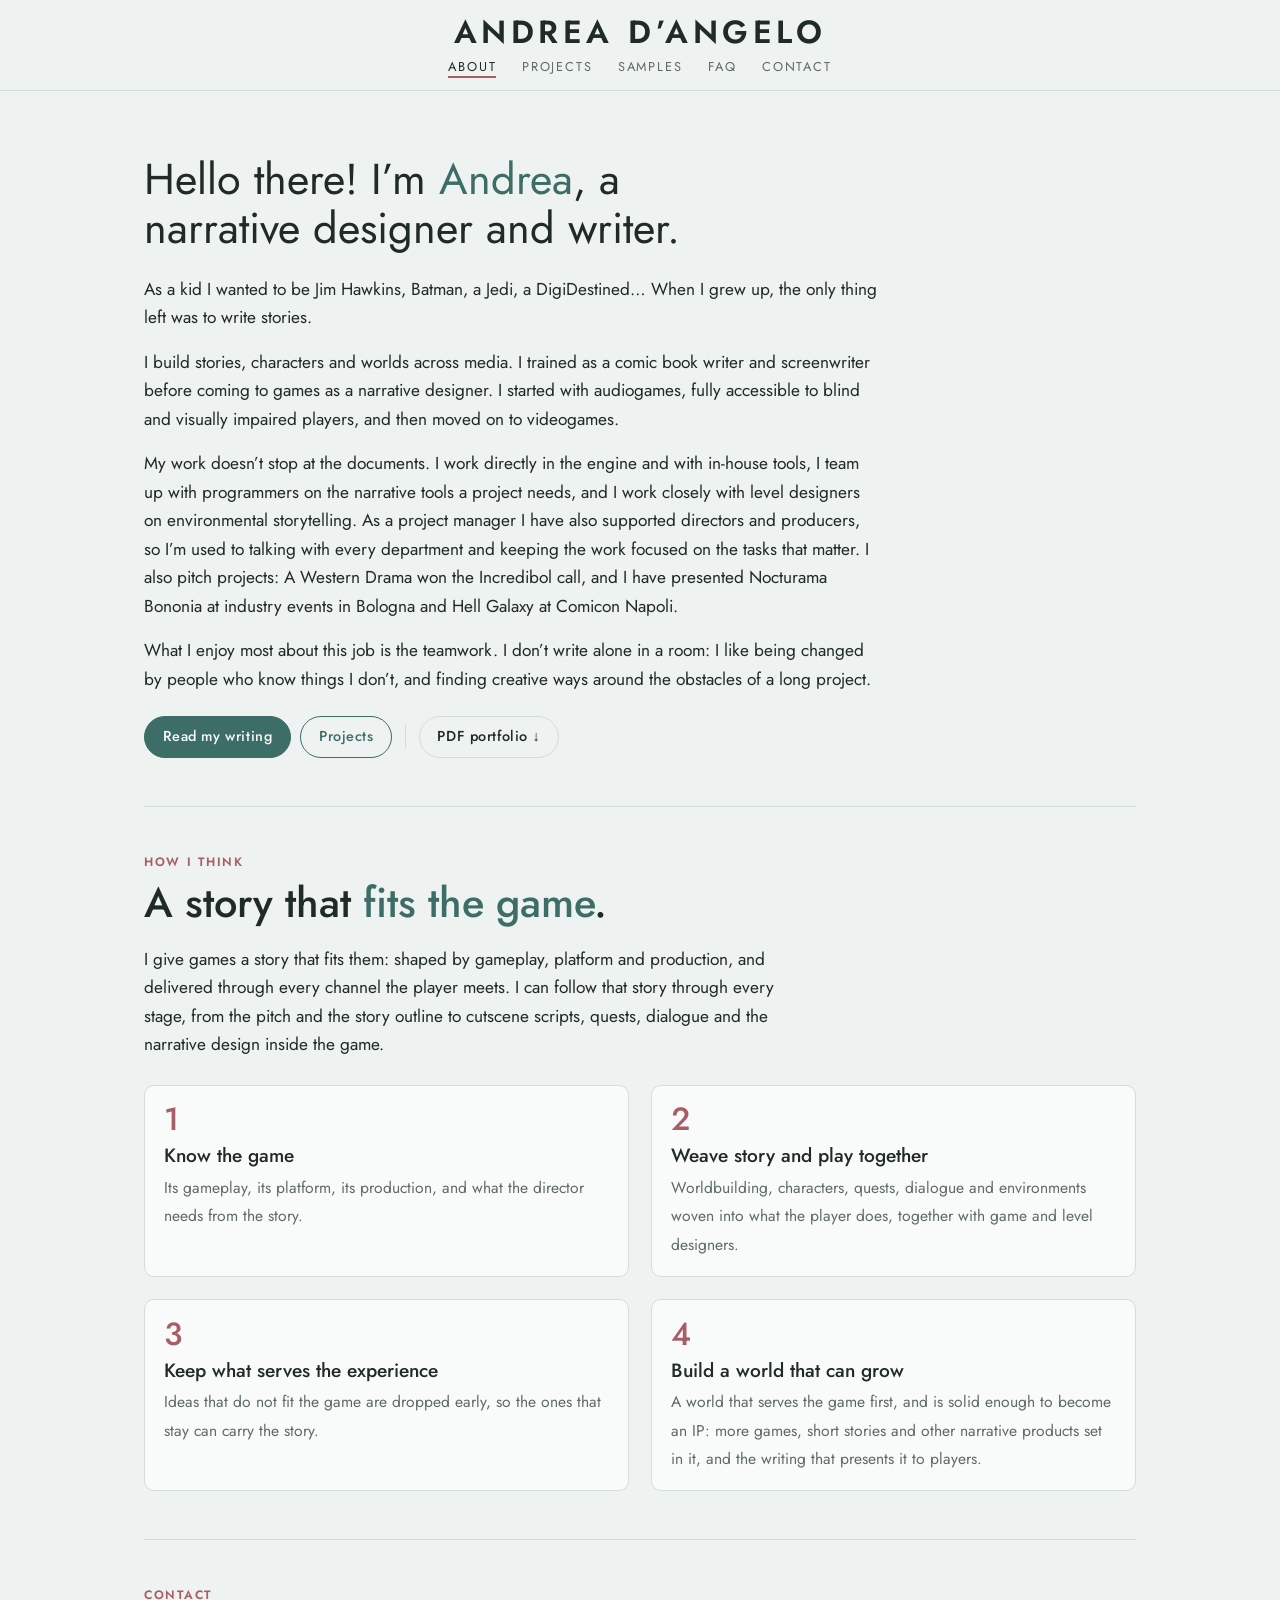
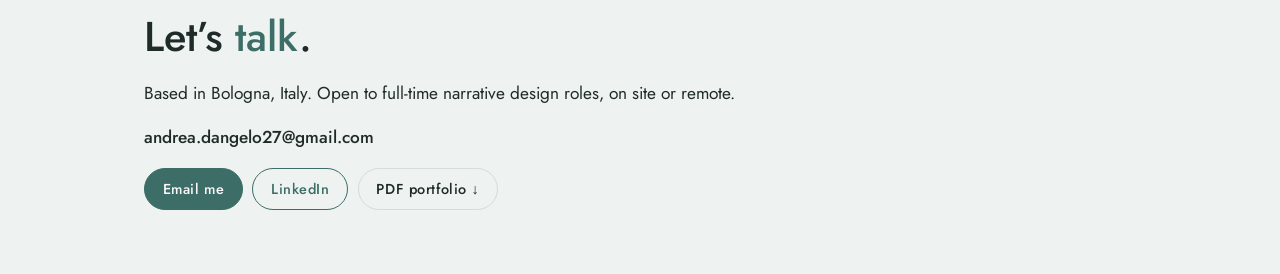
==== index.html @ d0e0a261 "Add files via upload" ====
<!doctype html>
<html lang="en">
<head>
<meta charset="utf-8">
<meta name="viewport" content="width=device-width, initial-scale=1, viewport-fit=cover">
<title>Andrea D’Angelo</title>
<meta name="description" content="Andrea D’Angelo, narrative designer and writer based in Bologna, Italy. Story, world, quests and dialogue for games, from Hell Galaxy to audiogames and branching comics.">
<meta property="og:title" content="Andrea D’Angelo · Narrative Designer and Writer">
<meta property="og:description" content="Andrea D’Angelo, narrative designer and writer based in Bologna, Italy. Story, world, quests and dialogue for games, from Hell Galaxy to audiogames and branching comics.">
<meta property="og:type" content="website">
<meta property="og:url" content="https://andreadangelo.games/">
<meta property="og:image" content="https://andreadangelo.games/img/cv_hg.jpg">
<meta name="twitter:card" content="summary_large_image">
<link rel="icon" href="favicon.svg" type="image/svg+xml">

<meta name="claude:viewport-fit-sides" content="cover">
<link rel="stylesheet" href="https://fonts.googleapis.com/css2?family=Jost:ital,wght@0,400;0,500;0,600;0,700;1,400&display=swap">
<style>
/* Direction B · "The notebook", second pass. One calm scroll under a centred masthead:
   hello, how I think, writing samples grouped by form, projects, questions, contact. */
:root {
  --bg: #eef2f0; --paper: #f9fbfa; --ink: #1f2b29; --muted: #5d6b67; --rule: #d3ddd9;
  --accent: #3d6d67; --accent-soft: #dce9e5; --rose: #a85e66; --rose-soft: #f3e3e4;
  --font: "Jost", Futura, "Century Gothic", "Helvetica Neue", Arial, sans-serif;
  color-scheme: light;
}
@media (prefers-color-scheme: dark) { :root:not([data-theme="light"]) {
  --bg: #141917; --paper: #1b211f; --ink: #e5ece9; --muted: #9fb0aa; --rule: #2c3533;
  --accent: #8cc2b9; --accent-soft: #1f2d2a; --rose: #e0a0a7; --rose-soft: #2e2123; color-scheme: dark; } }
:root[data-theme="dark"] {
  --bg: #141917; --paper: #1b211f; --ink: #e5ece9; --muted: #9fb0aa; --rule: #2c3533;
  --accent: #8cc2b9; --accent-soft: #1f2d2a; --rose: #e0a0a7; --rose-soft: #2e2123; color-scheme: dark; }
* { box-sizing: border-box; }
html, body { margin: 0; }
html { scroll-behavior: smooth; }
@media (prefers-reduced-motion: reduce) { html { scroll-behavior: auto; } }
body { background: var(--bg); color: var(--ink); font: 400 1.08rem/1.65 var(--font);
  padding-left: max(16px, env(safe-area-inset-left, 0px)); padding-right: max(16px, env(safe-area-inset-right, 0px)); padding-block: 0 3rem; }
body::before { content: ""; position: fixed; inset: 0 0 auto; height: env(safe-area-inset-top, 0px); z-index: 10; background: var(--bg); }
a { color: var(--accent); text-underline-offset: .18em; }
:focus-visible { outline: 2px solid var(--accent); outline-offset: 3px; }
p { margin: 0 0 1rem; }
.wrap { max-width: 62rem; margin: 0 auto; }

/* masthead */
.nav { position: sticky; top: env(safe-area-inset-top, 0px); z-index: 5; background: var(--bg); border-bottom: 1px solid var(--rule);
  margin-inline: calc(-1 * max(16px, env(safe-area-inset-left, 0px))) calc(-1 * max(16px, env(safe-area-inset-right, 0px)));
  padding-left: max(16px, env(safe-area-inset-left, 0px)); padding-right: max(16px, env(safe-area-inset-right, 0px)); }
.nav .wrap { display: flex; flex-direction: column; gap: .5rem; align-items: center; padding-block: 1rem .7rem; }
.nav .name { font: 600 clamp(1.4rem, 4vw, 2rem)/1 var(--font); letter-spacing: .14em; text-transform: uppercase; color: var(--ink); text-decoration: none; white-space: nowrap; }
.nav nav { display: flex; gap: 1.6rem; overflow-x: auto; scrollbar-width: none; max-width: 100%; font: 400 .8rem/1 var(--font); letter-spacing: .14em; text-transform: uppercase; }
.nav nav::-webkit-scrollbar { display: none; }
.nav nav a { color: var(--muted); text-decoration: none; white-space: nowrap; padding-block: .3rem; }
.nav nav a:hover { color: var(--rose); }
@media (max-width: 720px) { .nav nav { gap: .5rem 1rem; flex-wrap: wrap; justify-content: center; overflow: visible; letter-spacing: .1em; } }
section { scroll-margin-top: 7rem; }
.k { font: 600 .76rem/1.3 var(--font); letter-spacing: .14em; text-transform: uppercase; color: var(--rose); margin: 0 0 .6rem; }
h2 { font: 500 clamp(1.9rem, 5vw, 2.6rem)/1.1 var(--font); margin: 0 0 1.2rem; text-wrap: balance; }
h2 em, h1 em { color: var(--accent); font-style: normal; }

/* hello */
.about { display: grid; grid-template-columns: minmax(0, 1.5fr) minmax(0, 1fr); gap: 3rem; padding-block: clamp(2.2rem, 7vw, 4rem) 3rem; align-items: start; }
@media (max-width: 820px) { .about { grid-template-columns: 1fr; gap: 1.6rem; } .about .photo { order: -1; max-width: 18rem; } }
.about h1 { font: 400 clamp(1.9rem, 5vw, 2.7rem)/1.15 var(--font); margin: 0 0 1.3rem; text-wrap: balance; }
.about .lead { font-size: 1.2rem; line-height: 1.55; }
.quote { font: italic 400 1.25rem/1.45 var(--font); border-left: 2px solid var(--rose); padding-left: 1rem; margin: 1.5rem 0; }
.photo { aspect-ratio: 4 / 5; border: 1.5px dashed var(--rose); border-radius: 6px; display: grid; place-items: center; text-align: center; padding: 1.4rem; color: var(--rose); font-size: .9rem; background: var(--rose-soft); }
.btns { display: flex; gap: .6rem; flex-wrap: wrap; align-items: center; margin-top: 1.4rem; }
.btn { display: inline-block; font: 500 .9rem/1 var(--font); letter-spacing: .04em; padding: .8rem 1.1rem; border-radius: 999px; text-decoration: none; border: 1px solid var(--accent); color: var(--accent); }
.btn.solid { background: var(--accent); color: var(--paper); }
.btn.ghost { border-color: var(--rule); color: var(--ink); }
.btn.ghost:hover { border-color: var(--accent); }
.btns .sep { width: 1px; height: 1.6rem; background: var(--rule); margin-inline: .2rem; }
@media (max-width: 520px) { .btns .sep { display: none; } }

/* how I think */
.think { padding-block: 3rem; border-top: 1px solid var(--rule); }
.think .intro { max-width: 40rem; }
.principles { display: grid; grid-template-columns: repeat(2, minmax(0, 1fr)); gap: 1.4rem; margin-top: 1.6rem; counter-reset: p; }
@media (max-width: 760px) { .principles { grid-template-columns: 1fr; gap: 1rem; } }
.principles div { background: var(--paper); border: 1px solid var(--rule); border-radius: 10px; padding: 1.1rem 1.2rem; }
.principles div::before { counter-increment: p; content: counter(p); display: block; font: 500 2rem/1 var(--font); color: var(--rose); margin-bottom: .5rem; }
.principles b { display: block; font: 500 1.2rem/1.25 var(--font); margin-bottom: .35rem; }
.principles span { color: var(--muted); font-size: .98rem; }

/* writing samples, grouped by form */
.library { padding-block: 3rem; border-top: 1px solid var(--rule); }
.library .intro { max-width: 40rem; }
.group { margin-top: 2.4rem; }
.group > h3 { font: 600 .9rem/1.3 var(--font); letter-spacing: .14em; text-transform: uppercase; margin: 0 0 .2rem; padding-bottom: .6rem; border-bottom: 1px solid var(--rule); }
.item { display: grid; grid-template-columns: minmax(0, 1.25fr) minmax(0, 1fr); gap: 1.6rem; padding: 1.5rem 0; border-bottom: 1px solid var(--rule); align-items: start; }
.item:nth-child(odd) .media { order: -1; }
@media (max-width: 760px) { .item { grid-template-columns: 1fr; gap: .9rem; } .item:nth-child(odd) .media { order: 0; } }
.item h4 { font: 400 1.35rem/1.25 var(--font); margin: 0 0 .5rem; }
.item h4 small { font: 600 .82rem/1 var(--font); letter-spacing: .1em; text-transform: uppercase; color: var(--muted); display: block; margin-bottom: .35rem; }
.acts { display: flex; flex-wrap: wrap; gap: .3rem 1.2rem; margin: 0 0 .7rem; font: 600 .95rem/1.4 var(--font); }
.acts a, .acts summary { color: var(--accent); text-decoration: none; cursor: pointer; }
.acts a:hover, .acts summary:hover { text-decoration: underline; }
.item p { font-size: 1rem; }
.item .proj { font-style: italic; color: var(--muted); font-size: .92rem; margin: 0; }
.item:not(:has(.media)) { grid-template-columns: minmax(0, 1fr); }
.item:not(:has(.media)) > div { max-width: 40rem; }
.media img { width: 100%; border-radius: 6px; display: block; aspect-ratio: 16 / 10; object-fit: cover; background: #000; }
.inline { margin: 0; }
.inline summary { list-style: none; display: inline; }
.inline summary::-webkit-details-marker { display: none; }
.inline[open] summary::after { content: " · close"; }
.inline .text { margin-top: .9rem; background: var(--paper); border: 1px solid var(--rule); border-radius: 8px; padding: 1rem 1.1rem; font-size: 1rem; }
.inline .text p { margin: 0 0 .45rem; padding-left: 1rem; text-indent: -1rem; }
.inline .text b { font-size: .8rem; letter-spacing: .1em; text-transform: uppercase; font-weight: 600; }
.inline .text .n { padding: .6rem 0 0; text-indent: 0; margin-top: .6rem; border-top: 1px solid var(--rule); font-style: italic; color: var(--muted); font-size: .94rem; }
.inline .text .reg { text-indent: 0; padding: 0; font-style: italic; color: var(--muted); font-size: .92rem; }
.specific { margin-top: 2.2rem; }
.specific h3 { font: 500 1.4rem/1.2 var(--font); color: var(--accent); margin: 0 0 .5rem; }

/* projects */
.games { padding-block: 3rem; border-top: 1px solid var(--rule); }
.game { display: grid; grid-template-columns: minmax(0, 1fr) minmax(0, 1.4fr); gap: 1.6rem; padding: 1.4rem 0; border-bottom: 1px solid var(--rule); align-items: center; }
@media (max-width: 720px) { .game { grid-template-columns: 1fr; gap: .9rem; } }
.game img { width: 100%; aspect-ratio: 16 / 9; object-fit: cover; border-radius: 8px; display: block; background: #000; }
.game img.contain { object-fit: contain; }
.game .claim { font: 500 1.7rem/1.1 var(--font); margin: 0 0 .2rem; }
.game .name { font: 600 .78rem/1.3 var(--font); letter-spacing: .12em; text-transform: uppercase; color: var(--muted); margin: 0 0 .7rem; }
.more { margin-top: 2.6rem; }
.more h3 { font: 500 clamp(1.6rem, 4vw, 2rem)/1.1 var(--font); letter-spacing: .06em; text-transform: uppercase; color: var(--accent); margin: 0 0 1.2rem; }
.more-cols { display: grid; grid-template-columns: repeat(2, minmax(0, 1fr)); gap: 0 2.4rem; }
@media (max-width: 680px) { .more-cols { grid-template-columns: 1fr; } }
.more ul { margin: 0; padding-left: 1.1rem; }
.more li { margin-bottom: .6rem; font-size: 1rem; }
.more li b { font-weight: 600; }
.more li .r { color: var(--muted); }
.more h4 { font: 600 .82rem/1.3 var(--font); letter-spacing: .14em; text-transform: uppercase; color: var(--rose); margin: 1.4rem 0 .6rem; }
.fillrow { background: var(--rose-soft); border: 1px dashed var(--rose); color: var(--rose); padding: .5rem .7rem; border-radius: 6px; font-size: .92rem; list-style: none; margin-left: -1.1rem; }
.circles { display: grid; grid-template-columns: repeat(6, minmax(0, 1fr)); gap: 1rem; margin-top: 2rem; }
@media (max-width: 680px) { .circles { grid-template-columns: repeat(3, minmax(0, 1fr)); } }
.circles img { width: 100%; aspect-ratio: 1; object-fit: cover; border-radius: 50%; display: block; background: #000; }

/* FAQ, Kelsey-style list then answers */
.faq { padding-block: 3rem; border-top: 1px solid var(--rule); }
.faq .intro { max-width: 42rem; }
.faq .list { margin: 1rem 0 2rem; padding-left: 1.2rem; }
.faq .list li { margin-bottom: .35rem; }
.faq .list a { text-decoration: none; }
.faq .list a:hover { text-decoration: underline; }
.qa { padding: 1.6rem 0; border-top: 1px solid var(--rule); max-width: 46rem; scroll-margin-top: 7rem; }
.qa h3 { font: 400 1.35rem/1.3 var(--font); margin: 0 0 .7rem; }
.qa .back { display: block; text-align: center; font-size: .9rem; text-decoration: none; margin-top: .6rem; }
.nine { columns: 2; column-gap: 2rem; padding-left: 1.4rem; margin: 0; }
@media (max-width: 520px) { .nine { columns: 1; } }
.nine li { margin-bottom: .35rem; break-inside: avoid; }
.fill { background: var(--rose-soft); border: 1px dashed var(--rose); padding: .6rem .8rem; color: var(--rose); border-radius: 8px; font-size: .95rem; }

.contact { padding-block: 3rem 1rem; border-top: 1px solid var(--rule); }
.addr { user-select: all; font-weight: 500; }
.nav nav a[aria-current="page"] { color: var(--ink); box-shadow: inset 0 -2px 0 var(--rose); }
.foot { border-top: 1px solid var(--rule); margin-top: 2rem; padding-block: 1.4rem 0; font-size: .92rem; color: var(--muted); }
.foot .wrap { display: flex; flex-wrap: wrap; justify-content: space-between; gap: .5rem 2rem; }
.page-top { padding-top: clamp(2rem, 6vw, 3.2rem); border-top: 0 !important; }
.next-pages { display: flex; flex-wrap: wrap; gap: .6rem; margin-top: 1.6rem; }
.photo-wrap img { display: block; width: 100%; aspect-ratio: 4 / 5; object-fit: cover; border-radius: 6px; }
.about.nophoto { grid-template-columns: minmax(0, 1fr); max-width: 46rem; }
@media (max-width: 820px) { .about .photo-wrap { order: -1; max-width: 18rem; } }
</style>
</head>
<body>
<header class="nav"><div class="wrap"><a class="name" href="index.html">Andrea D’Angelo</a>
  <nav aria-label="Pages"><a href="index.html" aria-current="page">About</a><a href="projects.html">Projects</a><a href="samples.html">Samples</a><a href="faq.html">FAQ</a><a href="index.html#contact">Contact</a></nav></div></header>

<main class="wrap">
  <section class="about" id="hello">
    <div>
      <h1>Hello there! I’m <em>Andrea</em>, a narrative designer and writer.</h1>
      <p>As a kid I wanted to be Jim Hawkins, Batman, a Jedi, a DigiDestined… When I grew up, the only thing left was to write stories.</p>
      <p>I build stories, characters and worlds across media. I trained as a comic book writer and screenwriter before coming to games as a narrative designer. I started with audiogames, fully accessible to blind and visually impaired players, and then moved on to videogames.</p>
      <p>My work doesn’t stop at the documents. I work directly in the engine and with in-house tools, I team up with programmers on the narrative tools a project needs, and I work closely with level designers on environmental storytelling. As a project manager I have also supported directors and producers, so I’m used to talking with every department and keeping the work focused on the tasks that matter. I also pitch projects: A Western Drama won the Incredibol call, and I have presented Nocturama Bononia at industry events in Bologna and Hell Galaxy at Comicon Napoli.</p>
      <p>What I enjoy most about this job is the teamwork. I don’t write alone in a room: I like being changed by people who know things I don’t, and finding creative ways around the obstacles of a long project.</p>
      <div class="btns">
        <a class="btn solid" href="samples.html">Read my writing</a>
        <a class="btn" href="projects.html">Projects</a>
        <span class="sep" aria-hidden="true"></span>
        <a class="btn ghost" href="files/Andrea_DAngelo_Portfolio.pdf">PDF portfolio ↓</a>
      </div>
    </div>
    <div class="photo-wrap"><img src="img/andrea.jpg" alt="Andrea D’Angelo" onerror="this.closest('.about').classList.add('nophoto'); this.parentElement.remove();"></div>
  </section>

  <section class="think" id="think">
    <p class="k">How I think</p>
    <h2>A story that <em>fits the game</em>.</h2>
    <p class="intro">I give games a story that fits them: shaped by gameplay, platform and production, and delivered through every channel the player meets. I can follow that story through every stage, from the pitch and the story outline to cutscene scripts, quests, dialogue and the narrative design inside the game.</p>
    <div class="principles">
      <div><b>Know the game</b><span>Its gameplay, its platform, its production, and what the director needs from the story.</span></div>
      <div><b>Weave story and play together</b><span>Worldbuilding, characters, quests, dialogue and environments woven into what the player does, together with game and level designers.</span></div>
      <div><b>Keep what serves the experience</b><span>Ideas that do not fit the game are dropped early, so the ones that stay can carry the story.</span></div>
      <div><b>Build a world that can grow</b><span>A world that serves the game first, and is solid enough to become an IP: more games, short stories and other narrative products set in it, and the writing that presents it to players.</span></div>
    </div>
  </section>

  <section class="contact" id="contact">
    <p class="k">Contact</p>
    <h2>Let’s <em>talk</em>.</h2>
    <p>Based in Bologna, Italy. Open to full-time narrative design roles, on site or remote.</p>
    <p><span class="addr">andrea.dangelo27@gmail.com</span></p>
    <div class="btns" style="margin-top:.4rem"><a class="btn solid" href="mailto:andrea.dangelo27@gmail.com">Email me</a><a class="btn" href="https://www.linkedin.com/in/andrea-d-angelo27/" rel="noopener">LinkedIn</a><a class="btn ghost" href="files/Andrea_DAngelo_Portfolio.pdf">PDF portfolio ↓</a></div>
  </section>
</main>
</body>
</html>
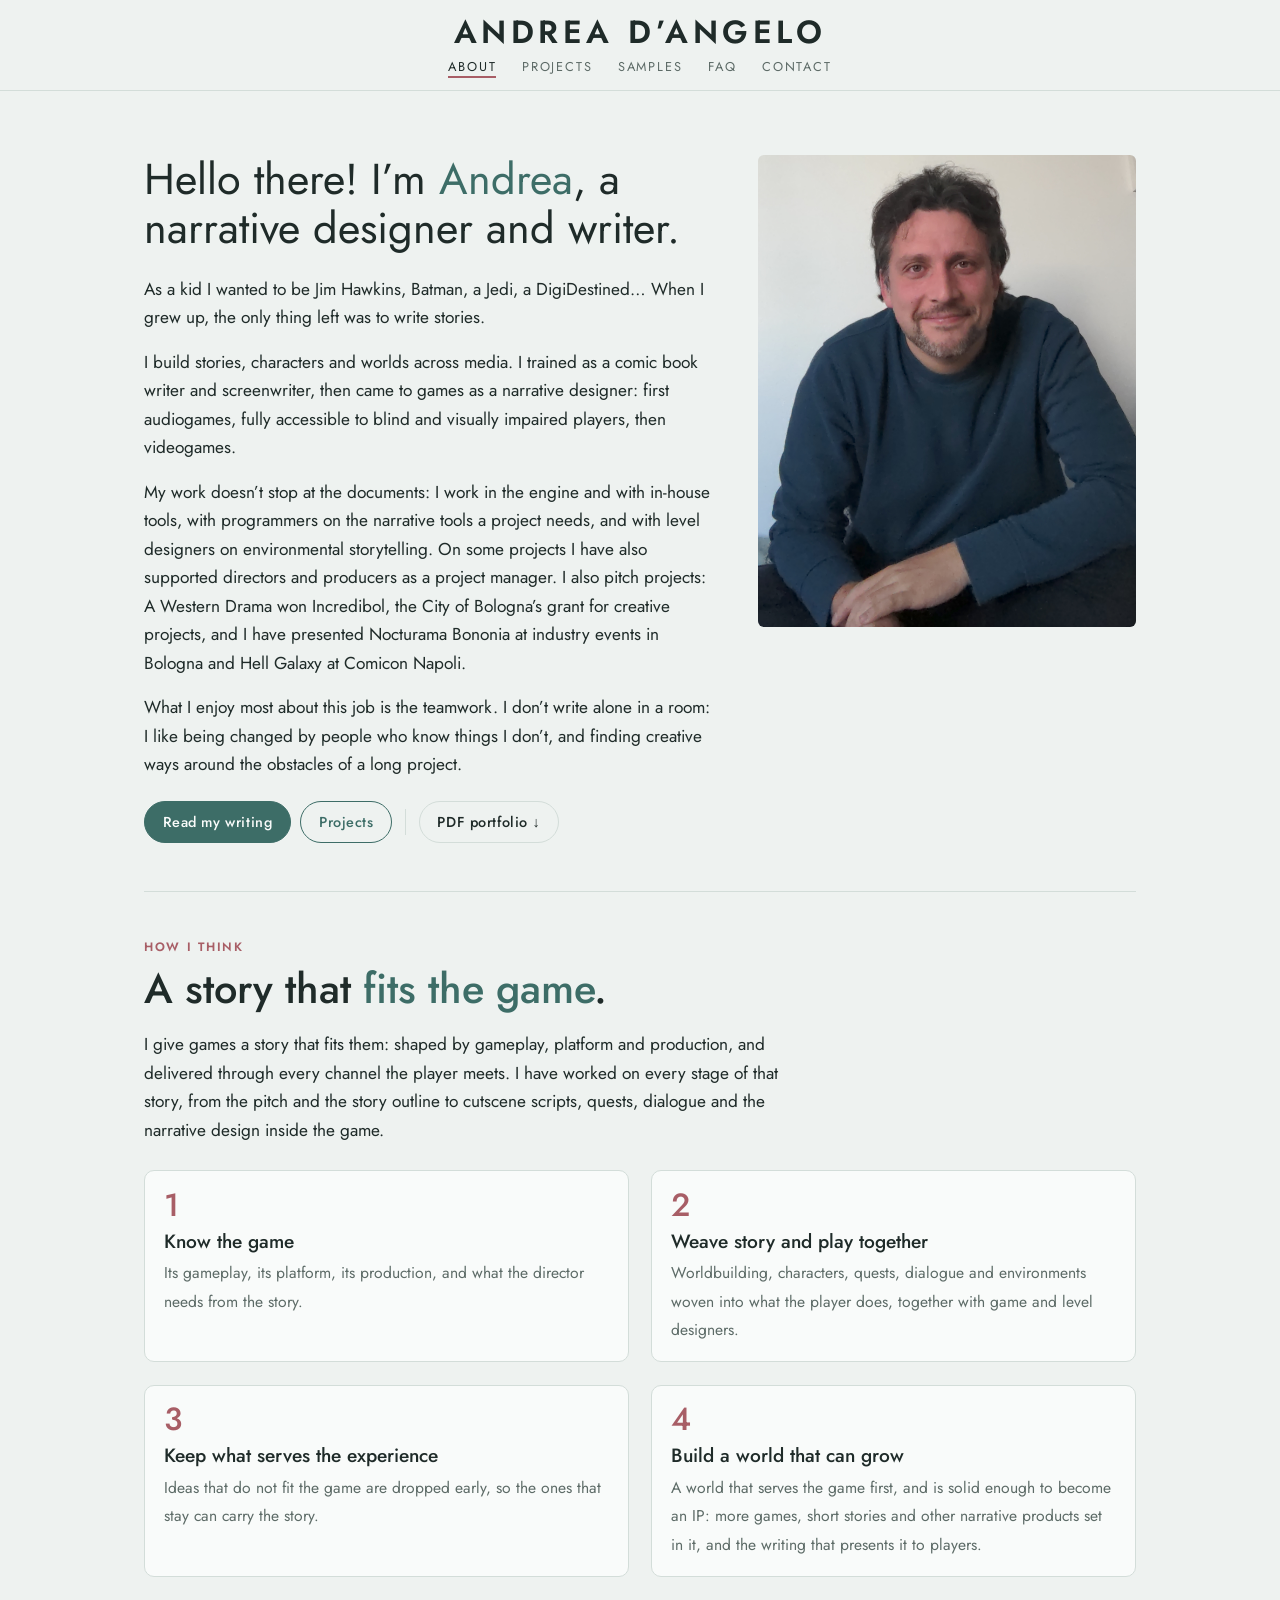
==== commit eca58b56: "Add files via upload" ====
--- a/index.html
+++ b/index.html
@@ -152,6 +152,10 @@
 
 .contact { padding-block: 3rem 1rem; border-top: 1px solid var(--rule); }
 .addr { user-select: all; font-weight: 500; }
+.contact-grid { display: grid; grid-template-columns: auto minmax(0, 1fr); gap: 2.4rem; align-items: center; }
+.contact .avatar { order: -1; }
+.contact .avatar { width: 170px; height: auto; display: block; }
+@media (max-width: 600px) { .contact-grid { grid-template-columns: 1fr; } .contact .avatar { width: 120px; } }
 .nav nav a[aria-current="page"] { color: var(--ink); box-shadow: inset 0 -2px 0 var(--rose); }
 .foot { border-top: 1px solid var(--rule); margin-top: 2rem; padding-block: 1.4rem 0; font-size: .92rem; color: var(--muted); }
 .foot .wrap { display: flex; flex-wrap: wrap; justify-content: space-between; gap: .5rem 2rem; }
@@ -164,15 +168,15 @@
 </head>
 <body>
 <header class="nav"><div class="wrap"><a class="name" href="index.html">Andrea D’Angelo</a>
-  <nav aria-label="Pages"><a href="index.html" aria-current="page">About</a><a href="projects.html">Projects</a><a href="samples.html">Samples</a><a href="faq.html">FAQ</a><a href="index.html#contact">Contact</a></nav></div></header>
+  <nav aria-label="Pages"><a href="index.html" aria-current="page">About</a><a href="projects.html">Projects</a><a href="samples.html">Samples</a><a href="faq.html">FAQ</a><a href="contact.html">Contact</a></nav></div></header>
 
 <main class="wrap">
   <section class="about" id="hello">
     <div>
       <h1>Hello there! I’m <em>Andrea</em>, a narrative designer and writer.</h1>
       <p>As a kid I wanted to be Jim Hawkins, Batman, a Jedi, a DigiDestined… When I grew up, the only thing left was to write stories.</p>
-      <p>I build stories, characters and worlds across media. I trained as a comic book writer and screenwriter before coming to games as a narrative designer. I started with audiogames, fully accessible to blind and visually impaired players, and then moved on to videogames.</p>
-      <p>My work doesn’t stop at the documents. I work directly in the engine and with in-house tools, I team up with programmers on the narrative tools a project needs, and I work closely with level designers on environmental storytelling. As a project manager I have also supported directors and producers, so I’m used to talking with every department and keeping the work focused on the tasks that matter. I also pitch projects: A Western Drama won the Incredibol call, and I have presented Nocturama Bononia at industry events in Bologna and Hell Galaxy at Comicon Napoli.</p>
+      <p>I build stories, characters and worlds across media. I trained as a comic book writer and screenwriter, then came to games as a narrative designer: first audiogames, fully accessible to blind and visually impaired players, then videogames.</p>
+      <p>My work doesn’t stop at the documents: I work in the engine and with in-house tools, with programmers on the narrative tools a project needs, and with level designers on environmental storytelling. On some projects I have also supported directors and producers as a project manager. I also pitch projects: A Western Drama won Incredibol, the City of Bologna’s grant for creative projects, and I have presented Nocturama Bononia at industry events in Bologna and Hell Galaxy at Comicon Napoli.</p>
       <p>What I enjoy most about this job is the teamwork. I don’t write alone in a room: I like being changed by people who know things I don’t, and finding creative ways around the obstacles of a long project.</p>
       <div class="btns">
         <a class="btn solid" href="samples.html">Read my writing</a>
@@ -187,7 +191,7 @@
   <section class="think" id="think">
     <p class="k">How I think</p>
     <h2>A story that <em>fits the game</em>.</h2>
-    <p class="intro">I give games a story that fits them: shaped by gameplay, platform and production, and delivered through every channel the player meets. I can follow that story through every stage, from the pitch and the story outline to cutscene scripts, quests, dialogue and the narrative design inside the game.</p>
+    <p class="intro">I give games a story that fits them: shaped by gameplay, platform and production, and delivered through every channel the player meets. I have worked on every stage of that story, from the pitch and the story outline to cutscene scripts, quests, dialogue and the narrative design inside the game.</p>
     <div class="principles">
       <div><b>Know the game</b><span>Its gameplay, its platform, its production, and what the director needs from the story.</span></div>
       <div><b>Weave story and play together</b><span>Worldbuilding, characters, quests, dialogue and environments woven into what the player does, together with game and level designers.</span></div>
@@ -196,13 +200,6 @@
     </div>
   </section>
 
-  <section class="contact" id="contact">
-    <p class="k">Contact</p>
-    <h2>Let’s <em>talk</em>.</h2>
-    <p>Based in Bologna, Italy. Open to full-time narrative design roles, on site or remote.</p>
-    <p><span class="addr">andrea.dangelo27@gmail.com</span></p>
-    <div class="btns" style="margin-top:.4rem"><a class="btn solid" href="mailto:andrea.dangelo27@gmail.com">Email me</a><a class="btn" href="https://www.linkedin.com/in/andrea-d-angelo27/" rel="noopener">LinkedIn</a><a class="btn ghost" href="files/Andrea_DAngelo_Portfolio.pdf">PDF portfolio ↓</a></div>
-  </section>
 </main>
 </body>
 </html>
